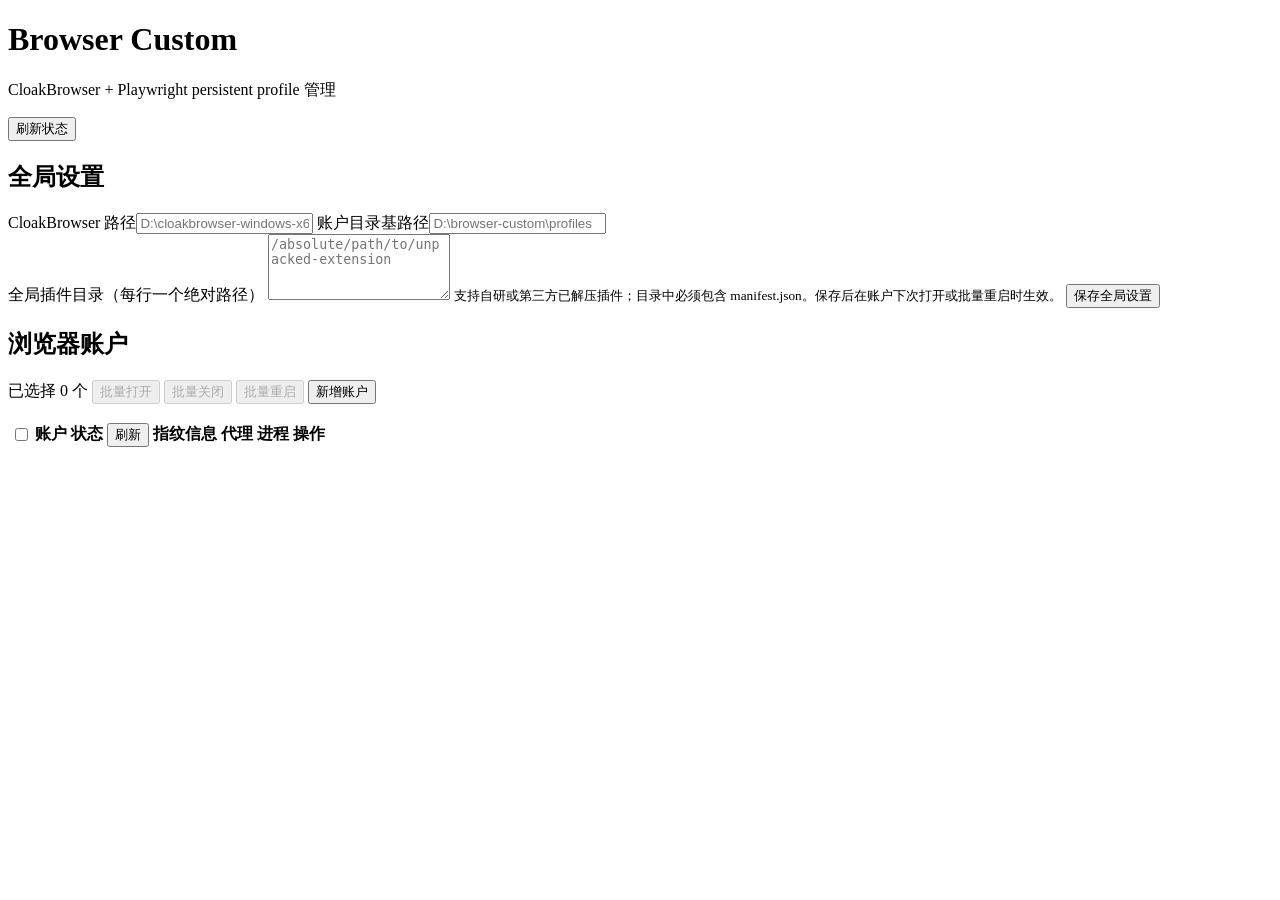
==== apps/browser-custom/src/browser_custom/web/index.html @ b442ac29 "feat: organize auto-x automation monorepo" ====
<!doctype html>
<html lang="zh-CN">
<head>
  <meta charset="utf-8">
  <meta name="viewport" content="width=device-width,initial-scale=1">
  <title>Browser Custom</title>
  <link rel="stylesheet" href="/style.css">
</head>
<body>
  <main>
    <header>
      <div>
        <h1>Browser Custom</h1>
        <p>CloakBrowser + Playwright persistent profile 管理</p>
      </div>
      <button id="refresh">刷新状态</button>
    </header>

    <section>
      <h2>全局设置</h2>
      <div class="grid two">
        <label>CloakBrowser 路径<input id="globalBrowserPath" placeholder="D:\cloakbrowser-windows-x64"></label>
        <label>账户目录基路径<input id="globalUserBase" placeholder="D:\browser-custom\profiles"></label>
      </div>
      <label class="global-extensions">全局插件目录（每行一个绝对路径）
        <textarea id="globalExtensionPaths" rows="4" placeholder="/absolute/path/to/unpacked-extension"></textarea>
        <small>支持自研或第三方已解压插件；目录中必须包含 manifest.json。保存后在账户下次打开或批量重启时生效。</small>
      </label>
      <button id="saveSettings">保存全局设置</button>
      <span id="settingsMsg" class="message"></span>
    </section>

    <section>
      <div class="section-title">
        <h2>浏览器账户</h2>
        <div class="account-tools">
          <span id="selectionCount">已选择 0 个</span>
          <button id="batchOpen" disabled>批量打开</button>
          <button id="batchClose" class="ghost" disabled>批量关闭</button>
          <button id="batchRestart" class="ghost" disabled>批量重启</button>
          <button id="addAccount">新增账户</button>
        </div>
      </div>
      <p id="batchMsg" class="batch-message" aria-live="polite"></p>
      <div class="table-wrap">
        <table>
          <thead><tr><th class="select-column"><input type="checkbox" id="selectAll" aria-label="选择全部账户"></th><th>账户</th><th><span class="status-heading">状态 <button type="button" id="statusRefresh" class="table-refresh">刷新</button></span></th><th>指纹信息</th><th>代理</th><th>进程</th><th>操作</th></tr></thead>
          <tbody id="accounts"></tbody>
        </table>
      </div>
    </section>
  </main>

  <dialog id="accountDialog">
    <form method="dialog" id="accountForm">
      <div class="section-title"><h2 id="formTitle">新增账户</h2><button type="button" id="closeDialog" class="ghost">关闭</button></div>
      <div class="grid two">
        <label>名称<input id="name" required></label>
        <label>用户数据目录<input id="userDataDir" required></label>
        <label>账户浏览器路径<input id="browserPath" placeholder="留空使用全局路径"></label>
        <label>拟人预设<select id="humanPreset"><option value="careful">careful</option><option value="default">default</option></select></label>
      </div>

      <fieldset class="identity-card">
        <legend>网络与地区身份</legend>
        <div class="identity-heading">
          <label class="inline-check"><input type="checkbox" id="useProxy"> 使用代理</label>
          <label class="inline-check"><input type="checkbox" id="strictProxy" checked> 代理或身份解析失败时禁止启动</label>
        </div>
        <div id="proxyFields" class="grid three compact-grid">
          <label class="span-two">代理服务器<input id="proxyServer" placeholder="socks5://host:port 或 http://host:port"></label>
          <label>用户名<input id="proxyUsername" autocomplete="username" placeholder="可选"></label>
          <label>密码<input id="proxyPassword" type="password" autocomplete="new-password" placeholder="可选"></label>
          <label id="clearPasswordLabel" class="inline-check subtle hidden"><input type="checkbox" id="clearProxyPassword"> 清除已保存密码</label>
          <small id="proxyPasswordHint" class="span-two field-hint"></small>
        </div>

        <div class="grid three compact-grid">
          <label>地区匹配
            <select id="regionMode">
              <option value="auto">自动匹配出口 IP（推荐）</option>
              <option value="manual">完全手动设置</option>
              <option value="disabled">不设置地区信息</option>
            </select>
          </label>
          <label>时区
            <span class="override-label"><input type="checkbox" id="timezoneOverrideEnabled"> 自定义覆盖</span>
            <input id="timezoneOverride" list="timezoneOptions" placeholder="America/Los_Angeles">
          </label>
          <label>语言
            <span class="override-label"><input type="checkbox" id="localeOverrideEnabled"> 自定义覆盖</span>
            <input id="localeOverride" list="localeOptions" placeholder="en-US">
          </label>
        </div>

        <div class="identity-actions">
          <button type="button" id="testNetwork">检测网络并预览身份</button>
          <small>首次检测会下载约 70 MB 的 GeoIP 数据库；检测结果仅作预览，启动时会重新解析当前出口 IP。</small>
        </div>
        <div id="identityPreview" class="identity-preview empty-preview">尚未检测</div>
      </fieldset>

      <fieldset class="identity-card advanced-card">
        <legend>网站定位（高级，可选）</legend>
        <label class="inline-check"><input type="checkbox" id="geolocationEnabled"> 向已授权网站提供 Geolocation API 定位</label>
        <div id="geolocationFields" class="grid three compact-grid">
          <label>纬度<input id="geolocationLatitude" type="number" min="-90" max="90" step="any" placeholder="34.0522"></label>
          <label>经度<input id="geolocationLongitude" type="number" min="-180" max="180" step="any" placeholder="-118.2437"></label>
          <label>精度（米）<input id="geolocationAccuracy" type="number" min="1" step="1" value="5000"></label>
        </div>
        <small>这不是代理 GeoIP。默认关闭；启用后通过 Playwright geolocation + permission 提供网站定位。</small>
      </fieldset>

      <fieldset class="identity-card fingerprint-card">
        <legend>设备指纹</legend>
        <div class="fingerprint-summary">
          <div>
            <span>指纹策略</span>
            <strong>自动生成一致身份（推荐）</strong>
            <small>CloakBrowser 根据固定 seed 统一生成 GPU、CPU、内存、屏幕、Canvas、WebGL、音频和字体等身份。</small>
          </div>
          <div>
            <span>设备平台</span>
            <strong id="fingerprintPlatformSummary">自动匹配当前系统</strong>
            <small id="fingerprintHostSummary">由 CloakBrowser 使用宿主系统的官方默认策略。</small>
          </div>
          <div>
            <span>账户指纹</span>
            <strong>固定身份</strong>
            <small id="fingerprintSeedSummary">保存后由账户 ID 自动生成固定 seed。</small>
          </div>
        </div>
      </fieldset>

      <fieldset class="identity-card browser-version-card">
        <legend>浏览器版本</legend>
        <div class="grid two compact-grid">
          <label>发布通道<select id="releaseChannel"></select></label>
          <label>精确版本锁定
            <input id="browserVersion" inputmode="numeric" placeholder="留空自动，例如 145.0.7632.109.2">
            <small>通常留空；填写后固定使用指定 CloakBrowser 二进制版本。</small>
          </label>
        </div>
        <div id="browserInfo" class="browser-info loading">正在解析实际二进制版本…</div>
        <small id="customBrowserPathHint" class="field-hint hidden">当前账户设置了自定义浏览器路径，该路径优先；上方版本信息仅表示 CloakBrowser 官方通道解析结果。</small>
      </fieldset>

      <details id="advancedFingerprint" class="advanced-fingerprint">
        <summary>高级指纹覆盖</summary>
        <div class="warning-box">
          CloakBrowser 官方测试基于默认自动指纹配置。手动覆盖可能破坏平台、GPU、字体、User-Agent、Client Hints 与实际 Chromium 行为的一致性。
        </div>
        <div class="grid three compact-grid">
          <label>平台 persona
            <select id="fpPlatformOverride"></select>
            <small>不仅是 UA，还会影响 navigator.platform 和 GPU 等平台身份。</small>
          </label>
          <label>UA-CH platformVersion
            <input id="platformVersion" inputmode="numeric" placeholder="自动，例如 15.0.0">
            <small>仅覆盖 Client Hints 的 platformVersion。</small>
          </label>
          <label>UA/CH brandVersion
            <input id="brandVersion" inputmode="numeric" placeholder="自动，例如 146.0.0.0">
            <small>仅覆盖 User-Agent 和 Client Hints 的浏览器版本。</small>
          </label>
        </div>
        <p id="platformOverrideWarning" class="platform-warning hidden">当前宿主是 macOS。模拟 Windows 可能与本机字体、GPU 等环境不一致，增加被检测风险。</p>
      </details>

      <label>额外启动参数（每行一个）
        <textarea id="cloakArgs" rows="4"></textarea>
        <small>代理、地区身份和设备指纹参数由上方设置统一管理，不能在这里重复填写。</small>
      </label>
      <div class="checks">
        <label><input type="checkbox" id="humanize" checked> humanize</label>
        <label><input type="checkbox" id="headless"> headless</label>
      </div>
      <div class="actions">
        <button type="submit" value="default">保存</button>
      </div>
      <p id="formMsg" class="message"></p>
      <datalist id="timezoneOptions"></datalist>
      <datalist id="localeOptions"></datalist>
    </form>
  </dialog>
  <script src="/app.js"></script>
</body>
</html>
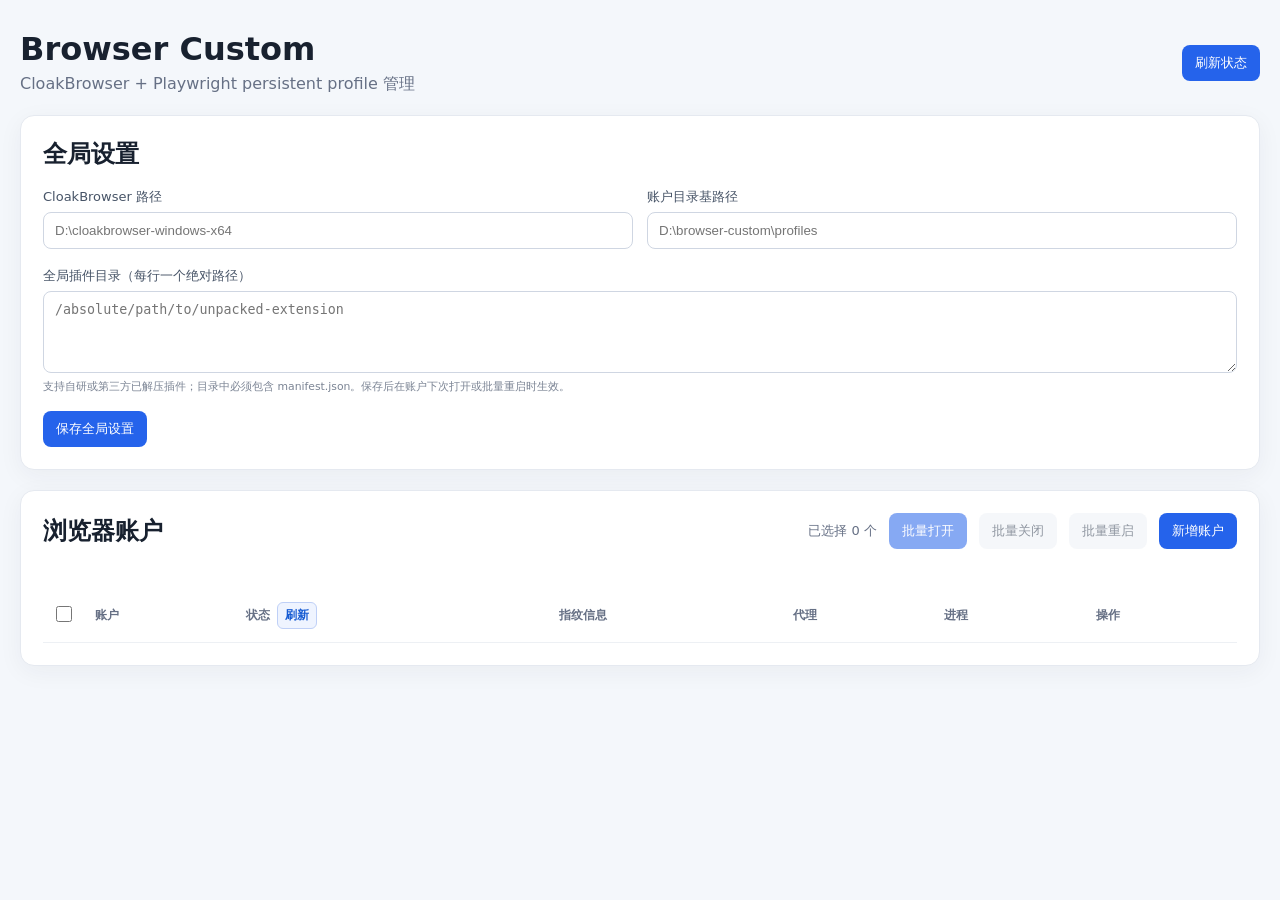
==== commit c9ca9062: "feat: complete multi-account X automation runtime The repository had browser profile management and " ====
--- a/apps/browser-custom/src/browser_custom/web/index.html
+++ b/apps/browser-custom/src/browser_custom/web/index.html
@@ -4,7 +4,7 @@
   <meta charset="utf-8">
   <meta name="viewport" content="width=device-width,initial-scale=1">
   <title>Browser Custom</title>
-  <link rel="stylesheet" href="/style.css">
+  <link rel="stylesheet" href="style.css">
 </head>
 <body>
   <main>
@@ -183,6 +183,6 @@
       <datalist id="localeOptions"></datalist>
     </form>
   </dialog>
-  <script src="/app.js"></script>
+  <script src="app.js"></script>
 </body>
 </html>
--- a/apps/browser-custom/src/browser_custom/web/style.css
+++ b/apps/browser-custom/src/browser_custom/web/style.css
@@ -0,0 +1,94 @@
+:root { font-family: Inter, ui-sans-serif, system-ui, sans-serif; color: #18212f; background: #f4f7fb; }
+* { box-sizing: border-box; }
+body { margin: 0; }
+main { width: min(1240px, calc(100% - 32px)); margin: 30px auto; }
+header, .section-title, .actions, .checks, .account-tools { display: flex; align-items: center; justify-content: space-between; gap: 12px; }
+h1, h2 { margin: 0; }
+header p { margin: 6px 0 0; color: #667085; }
+section { margin-top: 20px; padding: 22px; background: white; border: 1px solid #e5e9f0; border-radius: 14px; box-shadow: 0 6px 24px rgba(31, 42, 68, .05); }
+.grid { display: grid; gap: 14px; margin: 18px 0; }
+.grid.two { grid-template-columns: repeat(2, minmax(0, 1fr)); }
+label { display: grid; gap: 6px; font-size: 13px; color: #475467; }
+label small { color: #7b8494; line-height: 1.45; }
+.global-extensions { margin-bottom: 16px; }
+input, select, textarea { width: 100%; padding: 10px 11px; border: 1px solid #cfd6e2; border-radius: 8px; background: white; color: #18212f; }
+input:disabled, select:disabled { background: #f2f4f7; color: #98a2b3; }
+button { border: 0; border-radius: 8px; padding: 9px 13px; color: white; background: #2563eb; cursor: pointer; }
+button:hover { filter: brightness(.96); }
+button:disabled { opacity: .55; cursor: wait; }
+button.ghost { background: #eef2f7; color: #344054; }
+button.danger { background: #dc2626; }
+.table-wrap { overflow-x: auto; margin-top: 16px; }
+table { width: 100%; border-collapse: collapse; }
+th, td { padding: 13px 10px; border-bottom: 1px solid #edf0f4; text-align: left; vertical-align: middle; }
+th { color: #667085; font-size: 12px; text-transform: uppercase; }
+td small { display: block; margin-top: 4px; color: #7b8494; line-height: 1.45; }
+.row-actions { white-space: nowrap; }
+.row-actions button { padding: 6px 9px; margin: 2px; font-size: 12px; }
+.account-tools { justify-content: flex-end; flex-wrap: wrap; }
+.account-tools span { color: #667085; font-size: 13px; }
+.select-column { width: 42px; text-align: center; }
+.select-column input, .account-select { width: 16px; height: 16px; margin: 0; cursor: pointer; }
+.status-heading { display: inline-flex; align-items: center; gap: 7px; white-space: nowrap; }
+button.table-refresh { padding: 4px 7px; border: 1px solid #bfd0f7; border-radius: 6px; background: #eff4ff; color: #175cd3; font-size: 12px; font-weight: 600; text-transform: none; }
+.batch-message { min-height: 20px; margin: 10px 0 -6px; color: #475467; font-size: 13px; }
+.batch-message.error { color: #b42318; }
+.status { display: inline-block; padding: 4px 9px; border-radius: 99px; font-size: 12px; background: #eef2f7; }
+.status.running { color: #067647; background: #ecfdf3; }
+.status.orphaned { color: #b54708; background: #fffaeb; }
+.fingerprint-cell { min-width: 270px; max-width: 340px; display: grid; gap: 4px; font-size: 11px; line-height: 1.35; }
+.fingerprint-tags { display: flex; gap: 5px; margin-bottom: 2px; }
+.fingerprint-tags span { padding: 2px 6px; border-radius: 99px; background: #eff4ff; color: #175cd3; }
+.fingerprint-tags span.stale { background: #fffaeb; color: #b54708; }
+.fingerprint-row { display: flex; align-items: baseline; gap: 7px; min-width: 0; color: #475467; }
+.fingerprint-row b { flex: 0 0 auto; color: #667085; font-size: 10px; font-weight: 600; }
+.fingerprint-row code { min-width: 0; color: #1d2939; font-family: ui-monospace, SFMono-Regular, Menlo, monospace; overflow-wrap: anywhere; }
+.fingerprint-row.split { display: grid; grid-template-columns: auto minmax(0, 1fr); gap: 10px; }
+.fingerprint-row.split span { min-width: 0; display: flex; gap: 5px; overflow-wrap: anywhere; }
+.fingerprint-ua code { display: block; overflow: hidden; text-overflow: ellipsis; white-space: nowrap; }
+.message { margin-left: 10px; color: #b42318; }
+.empty { text-align: center; color: #98a2b3; padding: 30px; }
+dialog { width: min(850px, calc(100% - 30px)); border: 0; border-radius: 16px; padding: 24px; box-shadow: 0 30px 90px rgba(0,0,0,.25); }
+dialog::backdrop { background: rgba(15, 23, 42, .55); }
+.checks { justify-content: flex-start; margin: 16px 0; }
+.checks label { display: flex; align-items: center; }
+.checks input { width: auto; }
+.identity-card { margin: 18px 0; padding: 16px; border: 1px solid #d7dfeb; border-radius: 12px; background: #fbfcfe; }
+.identity-card legend { padding: 0 8px; color: #344054; font-size: 14px; font-weight: 700; }
+.identity-heading, .identity-actions { display: flex; align-items: center; justify-content: space-between; gap: 16px; }
+.inline-check { display: inline-flex; align-items: center; gap: 7px; }
+.inline-check input, .override-label input { width: auto; }
+.subtle { color: #667085; }
+.compact-grid { margin: 14px 0; }
+.grid.three { grid-template-columns: repeat(3, minmax(0, 1fr)); }
+.span-two { grid-column: span 2; }
+.field-hint { color: #667085; align-self: center; }
+.override-label { display: inline-flex; align-items: center; gap: 5px; color: #667085; font-size: 12px; font-weight: 400; }
+.identity-actions small { color: #667085; line-height: 1.45; }
+.identity-preview { margin-top: 14px; padding: 13px; border: 1px solid #b7dfc8; border-radius: 10px; background: #f0fdf4; color: #166534; font-size: 13px; line-height: 1.65; }
+.identity-preview.warning { border-color: #fedf89; background: #fffaeb; color: #b54708; }
+.identity-preview.error { border-color: #fecdca; background: #fef3f2; color: #b42318; }
+.identity-preview dl { display: grid; grid-template-columns: repeat(3, minmax(0, 1fr)); gap: 8px 16px; margin: 0; }
+.identity-preview dt { color: #667085; font-size: 11px; }
+.identity-preview dd { margin: 1px 0 0; font-weight: 600; overflow-wrap: anywhere; }
+.empty-preview { border-color: #e4e7ec; background: #f9fafb; color: #667085; }
+.advanced-card { background: white; }
+.advanced-card > small { color: #667085; }
+.fingerprint-summary { display: grid; grid-template-columns: repeat(3, minmax(0, 1fr)); gap: 12px; }
+.fingerprint-summary > div { display: grid; gap: 5px; padding: 13px; border: 1px solid #e4e7ec; border-radius: 10px; background: white; }
+.fingerprint-summary span { color: #667085; font-size: 11px; }
+.fingerprint-summary strong { color: #1d2939; font-size: 14px; }
+.fingerprint-summary small { color: #667085; line-height: 1.45; }
+.browser-info { padding: 13px; border: 1px solid #b7dfc8; border-radius: 10px; background: #f0fdf4; color: #166534; font-size: 13px; line-height: 1.6; overflow-wrap: anywhere; }
+.browser-info.loading { border-color: #e4e7ec; background: #f9fafb; color: #667085; }
+.browser-info.error { border-color: #fecdca; background: #fef3f2; color: #b42318; }
+.browser-info strong { display: block; color: inherit; font-size: 14px; }
+.advanced-fingerprint { margin: 18px 0; padding: 0 16px 14px; border: 1px solid #d7dfeb; border-radius: 12px; background: white; }
+.advanced-fingerprint summary { padding: 14px 0; color: #344054; font-size: 14px; font-weight: 700; cursor: pointer; }
+.warning-box, .platform-warning { padding: 11px 12px; border: 1px solid #fedf89; border-radius: 9px; background: #fffaeb; color: #b54708; font-size: 12px; line-height: 1.55; }
+.platform-warning { margin: 0; }
+.form-section-title { margin: 20px 0 -4px; color: #344054; font-size: 15px; }
+.hidden { display: none !important; }
+@media (max-width: 760px) { .grid.two { grid-template-columns: 1fr; } header, .section-title { align-items: flex-start; } .section-title { flex-direction: column; } }
+@media (max-width: 760px) { .grid.three { grid-template-columns: 1fr; } .span-two { grid-column: span 1; } .identity-heading, .identity-actions { align-items: flex-start; flex-direction: column; } .identity-preview dl { grid-template-columns: 1fr 1fr; } }
+@media (max-width: 760px) { .fingerprint-summary { grid-template-columns: 1fr; } }
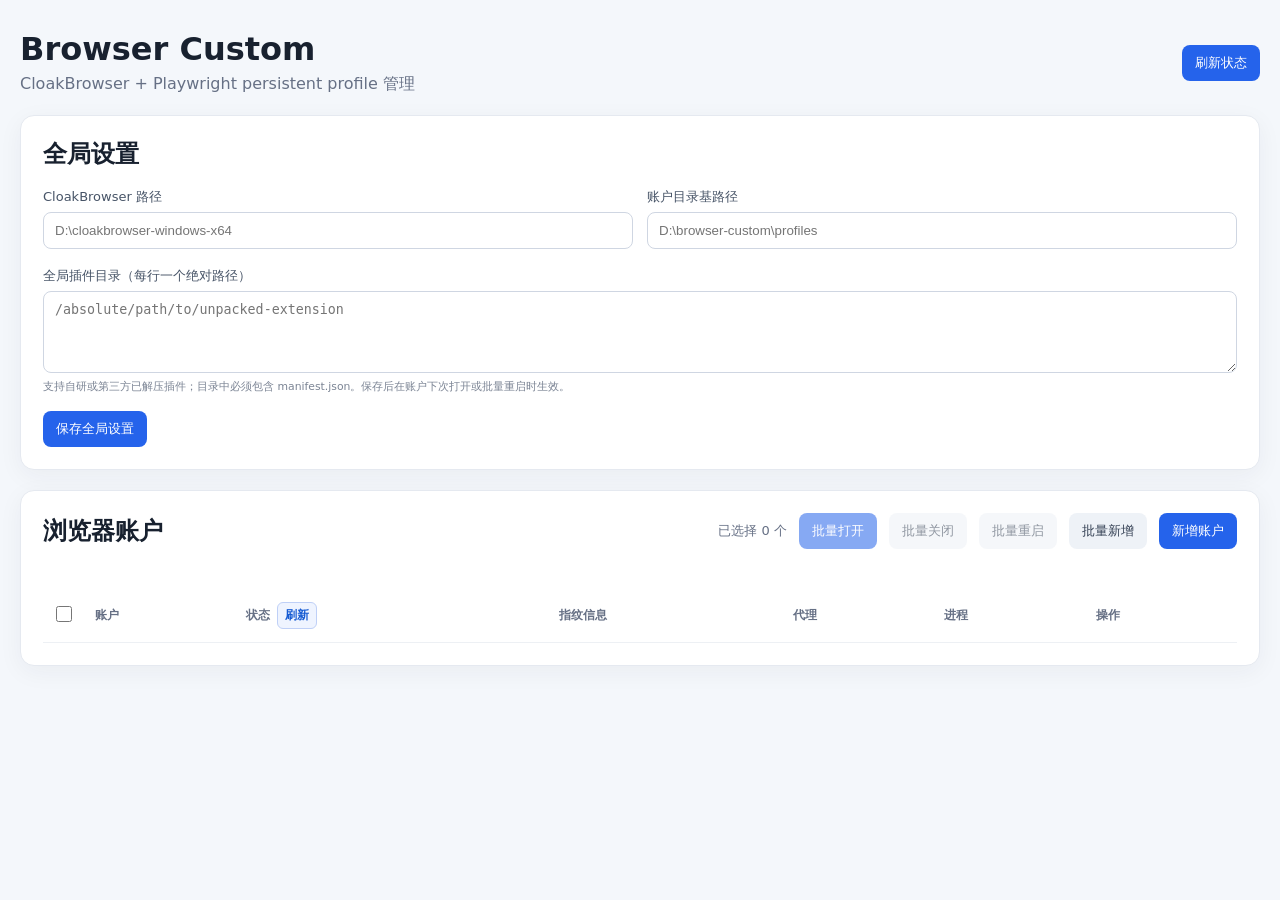
==== commit 54fa9215: "feat(browser-custom): add batch account creation" ====
--- a/apps/browser-custom/src/browser_custom/web/index.html
+++ b/apps/browser-custom/src/browser_custom/web/index.html
@@ -4,7 +4,7 @@
   <meta charset="utf-8">
   <meta name="viewport" content="width=device-width,initial-scale=1">
   <title>Browser Custom</title>
-  <link rel="stylesheet" href="style.css">
+  <link rel="stylesheet" href="style.css?v=20260821-1">
 </head>
 <body>
   <main>
@@ -38,6 +38,7 @@
           <button id="batchOpen" disabled>批量打开</button>
           <button id="batchClose" class="ghost" disabled>批量关闭</button>
           <button id="batchRestart" class="ghost" disabled>批量重启</button>
+          <button id="batchAddAccount" class="ghost">批量新增</button>
           <button id="addAccount">新增账户</button>
         </div>
       </div>
@@ -183,6 +184,20 @@
       <datalist id="localeOptions"></datalist>
     </form>
   </dialog>
-  <script src="app.js"></script>
+
+  <dialog id="batchAccountDialog" class="batch-account-dialog">
+    <form method="dialog" id="batchAccountForm">
+      <div class="section-title"><h2>批量新增账户</h2><button type="button" id="closeBatchAccountDialog" class="ghost">关闭</button></div>
+      <label class="batch-account-input">账户列表
+        <textarea id="batchAccounts" rows="14" required placeholder="01&#10;02&#10;03 | socks5://host:port | username | password"></textarea>
+        <small>每行一个账户。只填名称即可；如需代理，可使用“名称 | 代理地址 | 用户名 | 密码”格式。账户目录将根据全局账户目录基路径自动生成。</small>
+      </label>
+      <div class="actions">
+        <button type="submit" id="saveBatchAccounts">批量创建</button>
+      </div>
+      <p id="batchAccountMsg" class="message batch-account-result" aria-live="polite"></p>
+    </form>
+  </dialog>
+  <script src="app.js?v=20260821-1"></script>
 </body>
 </html>
--- a/apps/browser-custom/src/browser_custom/web/style.css
+++ b/apps/browser-custom/src/browser_custom/web/style.css
@@ -47,6 +47,9 @@
 .fingerprint-row.split span { min-width: 0; display: flex; gap: 5px; overflow-wrap: anywhere; }
 .fingerprint-ua code { display: block; overflow: hidden; text-overflow: ellipsis; white-space: nowrap; }
 .message { margin-left: 10px; color: #b42318; }
+.batch-account-input { margin: 18px 0; }
+.batch-account-input textarea { min-height: 260px; font-family: ui-monospace, SFMono-Regular, Menlo, monospace; line-height: 1.6; }
+.batch-account-result { min-height: 20px; margin: 12px 0 0; }
 .empty { text-align: center; color: #98a2b3; padding: 30px; }
 dialog { width: min(850px, calc(100% - 30px)); border: 0; border-radius: 16px; padding: 24px; box-shadow: 0 30px 90px rgba(0,0,0,.25); }
 dialog::backdrop { background: rgba(15, 23, 42, .55); }
